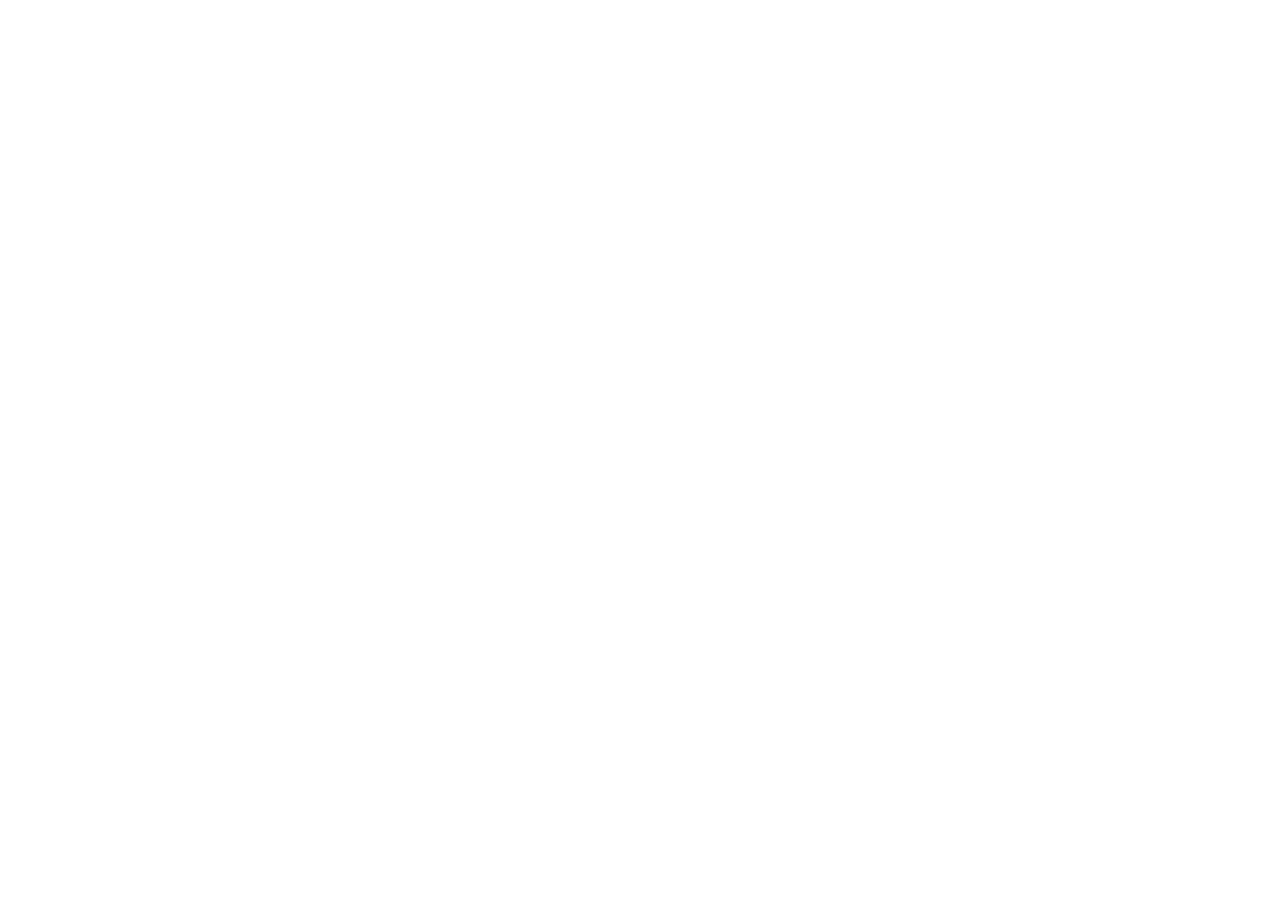
==== index.html @ fd1af701 "Setup" ====
<!DOCTYPE html>
<html lang="en">
<head>
    <meta charset="UTF-8">
    <meta name="viewport" content="width=device-width, initial-scale=1.0">
    <title>Manual Limba Romana</title>

    <!-- Favicon -->
    <link rel="apple-touch-icon" sizes="76x76" href="assets/favicon/apple-touch-icon.png">
    <link rel="icon" type="image/png" sizes="32x32" href="assets/favicon/favicon-32x32.png">
    <link rel="icon" type="image/png" sizes="16x16" href="assets/favicon/favicon-16x16.png">
    <link rel="manifest" href="assets/favicon/site.webmanifest">
    <link rel="mask-icon" href="assets/favicon/safari-pinned-tab.svg" color="#603cba">
    <link rel="shortcut icon" href="assets/favicon/favicon.ico">
    <meta name="msapplication-TileColor" content="#ffc40d">
    <meta name="msapplication-config" content="assets/favicon/browserconfig.xml">
    <meta name="theme-color" content="#ffffff">

    <!-- CSS -->
    <link rel="stylesheet" href="assets/css/bootstrap.min.css">
    <link rel="stylesheet" href="assets/css/custom/fonts.css">
</head>
<body>
    <div class="container p-2">
        <div class="row">
            <div class="col-6">
            </div>
            <div class="col-6">
            </div>
        </div>
    </div>
    <script src="assets/js/bootstrap.min.js"></script>
</body>
</html>
---- assets/css/custom/fonts.css ----
/* Fonts */

@font-face {
    font-family: AmericanTypewriter;
    src: url(../../fonts/AmericanTypewriter/AmericanTypewriter.ttc);
}

@font-face {
    font-family: FireSans-Condensed;
    src: url(../../fonts/FireSans/FiraSansCondensed-Regular.ttf);
}

@font-face {
    font-family: IBMPlexSerif;
    src: url(../../fonts/IBMPlexSans/IBMPlexSerif-Regular.ttf);
}

@font-face {
    font-family: IBMPlexSerif-Italic;
    src: url(../../fonts/IBMPlexSans/IBMPlexSerif-Italic.ttf);
}

@font-face {
    font-family: IBMPlexSerif-Light;
    src: url(../../fonts/IBMPlexSans/IBMPlexSerif-Light.ttf);
}

@font-face {
    font-family: IBMPlexSerif-Bold;
    src: url(../../fonts/IBMPlexSans/IBMPlexSerif-Bold.ttf);
}

@font-face {
    font-family: IBMPlexSans;
    src: url(../../fonts/IBMPlexSans/IBMPlexSans-Regular.otf);
}

@font-face {
    font-family: IBMPlexSans-Italic;
    src: url(../../fonts/IBMPlexSans/IBMPlexSans-Italic.otf);
}

@font-face {
    font-family: IBMPlexSans-Medium;
    src: url(../../fonts/IBMPlexSans/IBMPlexSans-Medium.ttf);
}

@font-face {
    font-family: IBMPlexSans-Semibold;
    src: url(../../fonts/IBMPlexSans/IBMPlexSans-SemiBold.ttf);
}

@font-face {
    font-family: IBMPlexSans-Bold;
    src: url(../../fonts/IBMPlexSans/IBMPlexSans-Bold.ttf);
}

@font-face {
    font-family: IBMPlexSans-BoldItalic;
    src: url(../../fonts/IBMPlexSans/IBMPlexSans-BoldItalic.ttf);
}

@font-face {
    font-family: MinionPro;
    src: url(../../fonts/MinionPro/MinionPro-Regular.otf);
}

@font-face {
    font-family: Roboto-Slab;
    src: url(../../fonts/Roboto/RobotoSlab-Regular.ttf);
}

@font-face {
    font-family: Roboto-Condensed;
    src: url(../../fonts/Roboto/RobotoCondensed-Regular.ttf);
}

@font-face {
    font-family: Webdings;
    src: url(../../fonts/Webdings/Webdings.ttf);
}

@font-face {
    font-family: Wingdings;
    src: url(../../fonts/Wingdings/Wingdings.ttf);
}

.font-AmericanTypewriter{
    font-family: "AmericanTypewriter", serif;
}

.font-FireSans-Condensed{
    font-family: "FireSans-Condensed", sans-serif;
}

.font-IBMPlexSerif{
    font-family: "IBMPlexSerif", serif;
}

.font-IBMPlexSerif-Italic{
    font-family: "IBMPlexSerif-Italic", serif;
}

.font-IBMPlexSerif-Light{
    font-family: "IBMPlexSerif-Light", serif;
}

.font-IBMPlexSerif-Bold{
    font-family: "IBMPlexSerif-Bold", serif;
}

.font-IBMPlexSans{
    font-family: "IBMPlexSans", serif;
}

.font-IBMPlexSans-Italic{
    font-family: "IBMPlexSans-Italic", serif;
}

.font-IBMPlexSans-Medium{
    font-family: "IBMPlexSans-Medium", serif;
}

.font-IBMPlexSans-Semibold{
    font-family: "IBMPlexSans-Semibold", serif;
}

.font-IBMPlexSans-Bold{
    font-family: "IBMPlexSans-Bold", serif;
}

.font-IBMPlexSans-BoldItalic{
    font-family: "IBMPlexSans-BoldItalic", serif;
}

.font-MinionPro{
    font-family: "MinionPro", serif;
}

.font-Roboto-Slab{
    font-family: "Roboto-Slab", sans-serif;
}

.font-Roboto-Condensed{
    font-family: "Roboto-Condensed", sans-serif;
}

.font-Webdings{
    font-family: "Webdings";
}

.font-Wingdings{
    font-family: "Wingdings";
}
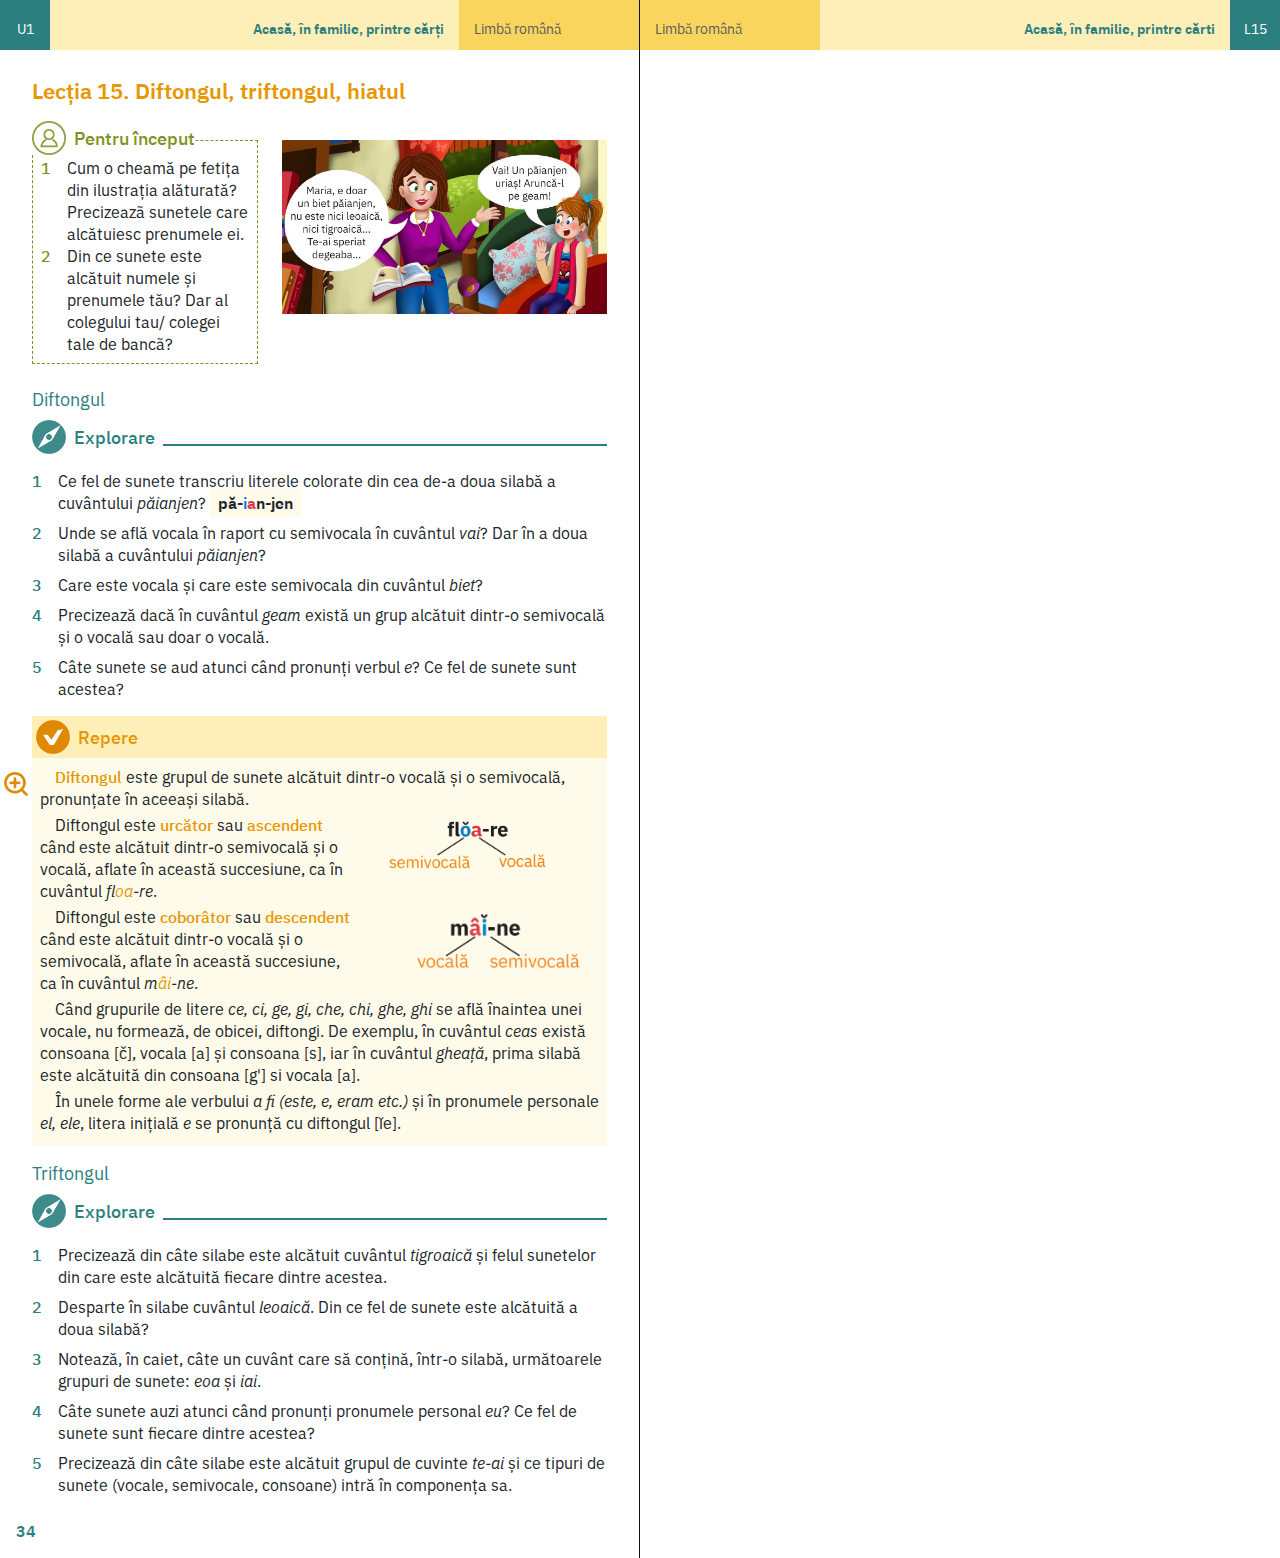
==== commit 2906c3a1: "Pagina 34" ====
--- a/index.html
+++ b/index.html
@@ -19,13 +19,199 @@
     <!-- CSS -->
     <link rel="stylesheet" href="assets/css/bootstrap.min.css">
     <link rel="stylesheet" href="assets/css/custom/fonts.css">
+    <link rel="stylesheet" href="assets/css/custom/colors.css">
+    <link rel="stylesheet" href="assets/css/custom/style.css">
+    <link rel="stylesheet" href="assets/css/custom/specials.css">
 </head>
 <body>
-    <div class="container p-2">
+    <div class="container-fluid">
         <div class="row">
-            <div class="col-6">
+            <div class="col-xl-6 col-lg-12 p-0 page page-separator">
+
+                <!-- Inceput Antet -->
+                <div class="antet d-flex align-items-end">
+                    <div class="unit-id text-white bg-green sm-font">U1</div>
+                    <div class="unit-name text-green font-IBMPlexSans-Semibold bg-wheat sm-font">Acasă, în familie, printre cărți</div>
+                    <div class="materie bg-yellow sm-font opacity-75">Limbă română</div>
+                </div>
+                <!-- Sfarsit Antet-->
+
+                <div class="page-container py-4">
+                    <!-- Lecția 15 -->
+                    <h1 class="page-title lg-font text-orange font-IBMPlexSans-Semibold">Lecția 15. Diftongul, triftongul, hiatul</h1>
+
+                    <!-- Inceput Sectiune: Pentru început ... -->
+                    <div class="row mt-4">
+                        <div class="col-lg-5 col-md-12">
+                            <div class="box-pentru-inceput p-2 mt-2 mb-2">
+                                <div class="box-top d-flex align-items-end mb-1 bg-white">
+                                    <img src="assets/icons/user.png" alt="Icon"  width="34" height="34" class="me-2">
+                                    <h2 class="md-font text-light-green font-IBMPlexSans-Medium mb-1">Pentru început</h2>
+                                </div>
+                                <div class="box-content pt-2">
+                                    <div class="content d-flex">
+                                        <div class="counter text-light-green font-IBMPlexSans-Medium me-3">1</div>
+                                        <div class="text">
+                                            Cum o cheamă pe fetița din ilustrația alăturată? Precizeazã sunetele care alcătuiesc <span class="nowrap">prenumele ei.</span>
+                                        </div>
+                                    </div>
+                                    <div class="content d-flex">
+                                        <div class="counter text-light-green font-IBMPlexSans-Medium me-3">2</div>
+                                        <div class="text">
+                                            Din ce sunete este alcătuit numele și prenumele tău? Dar al colegului tau/ colegei tale de bancã?
+                                        </div>
+                                    </div>
+                                </div>
+                            </div>
+                        </div>
+                        <div class="col-lg-7 col-md-12 mt-2">
+                            <img src="assets/images/p34_01_pentru-inceput.jpg" alt="Imagine" width="100%">
+                        </div>
+                    </div>
+                    <!-- Sfarsit Sectiune: Pentru început ... -->
+
+                    <!-- Inceput Sectiune: Diftongul -->
+                    <div class="row diftong-custom-mt mt-3">
+                        <div class="col-12">
+                            <h3 class="md-font text-green mb-2">Diftongul</h3>
+                            <div class="exercises-top-layout d-flex align-items-end mb-3">
+                                <img src="assets/icons/compass.png" alt="Icon"  width="34" height="34" class="me-2">
+                                <h2 class="md-font text-green font-IBMPlexSans-Medium mb-1 me-2">Explorare</h2>
+                                <div class="line mb-2"></div>
+                            </div>
+                            <div class="exercises-content">
+                                <div class="content d-flex">
+                                    <div class="counter text-green font-IBMPlexSans-Medium me-3">1</div>
+                                    <div class="text">
+                                        Ce fel de sunete transcriu literele colorate din cea de-a doua silabă a cuvântului <i class="font-IBMPlexSans-Italic">păianjen</i>? <span class="font-IBMPlexSans-Semibold bg-light-wheat p-1 pe-2 ps-2 nowrap">pă-<span class="text-primary">i</span><span class="text-danger">a</span>n-jen</span>
+                                    </div>
+                                </div>
+                                <div class="content d-flex mt-2">
+                                    <div class="counter text-green font-IBMPlexSans-Medium me-3">2</div>
+                                    <div class="text">
+                                        Unde se află vocala în raport cu semivocala în cuvântul <i class="font-IBMPlexSans-Italic">vai</i>? Dar în a doua silabă a cuvântului <i class="font-IBMPlexSans-Italic">păianjen</i>?
+                                    </div>
+                                </div>
+                                <div class="content d-flex mt-2">
+                                    <div class="counter text-green font-IBMPlexSans-Medium me-3">3</div>
+                                    <div class="text">
+                                        Care este vocala și care este semivocala din cuvântul <i class="font-IBMPlexSans-Italic">biet</i>?
+                                    </div>
+                                </div>
+                                <div class="content d-flex mt-2">
+                                    <div class="counter text-green font-IBMPlexSans-Medium me-3">4</div>
+                                    <div class="text">
+                                        Precizează dacă în cuvântul <i class="font-IBMPlexSans-Italic">geam</i> există un grup alcătuit dintr-o semivocală și o vocală sau doar o vocală.
+                                    </div>
+                                </div>
+                                <div class="content d-flex mt-2">
+                                    <div class="counter text-green font-IBMPlexSans-Medium me-3">5</div>
+                                    <div class="text">
+                                        Câte sunete se aud atunci când pronunți verbul <i class="font-IBMPlexSans-Italic">e</i>? Ce fel de sunete sunt acestea?
+                                    </div>
+                                </div>
+                            </div>
+                        </div>
+                    </div>
+                    <!-- Sfarsit Sectiune: Diftongul -->
+
+                    <!-- Inceput Sectiune: Repere -->
+                    <div class="row mt-3">
+                        <div class="col-12">
+                            <div class="d-flex info-top-layout align-items-end bg-wheat p-1">
+                                <img src="assets/icons/check.png" alt="Icon" width="34" height="34" class="me-2">
+                                <h2 class="md-font text-orange font-IBMPlexSans-Medium mb-1 me-2">Repere</h2>
+                            </div>
+                            <div class="info-content p-2 bg-light-wheat position-relative">
+                                <img src="assets/icons/explore.png" alt="Icon" class="me-2 position-absolute mobile-hide" width="24" height="24" style="top: 14px; left: -28px;">
+                                <p class="indent mb-1"><span class="text-orange font-IBMPlexSans-Medium">Diftongul</span> este grupul de sunete alcătuit dintr-o vocală și o semivocală, pronunțate în aceeași silabă.</p>
+                                <div class="row">
+                                    <div class="col-lg-7 col-md-8">
+                                        <p class="indent mb-1">Diftongul este <span class="font-IBMPlexSans-Medium text-orange">urcător</span> sau <span class="font-IBMPlexSans-Medium text-orange">ascendent</span> când este alcătuit dintr-o semivocală și o vocală, aflate în această succesiune, <span class="nowrap">ca în</span> cuvântul <i class="nowrap font-IBMPlexSans-Italic">fl<span class="text-orange">oa</span>-re</i>.</p>
+                                    </div>
+                                    <div class="col-lg-5 col-md-4 mb-1">
+                                        <img src="assets/images/p34_floare.png" alt="Icon" width="185" height="59">
+                                    </div>
+                                </div>
+                                <div class="row">
+                                    <div class="col-lg-7 col-md-8">
+                                        <p class="indent mb-1">Diftongul este <span class="font-IBMPlexSans-Medium text-orange">coborâtor</span> sau <span class="font-IBMPlexSans-Medium text-orange">descendent</span> când este alcătuit dintr-o vocală și o semivocală, aflate în această succesiune, ca
+                                        în cuvântul <i class="nowrap font-IBMPlexSans-Italic">m<span class="text-orange">âi</span>-ne</i>.</p>
+                                    </div>
+                                    <div class="col-lg-5 col-md-4 d-flex justify-content-end mb-1">
+                                        <img src="assets/images/p34_maine.png" alt="Icon" width="185" height="70" class="me-2">
+                                    </div>
+                                </div>
+                                <p class="mb-1 indent">Când grupurile de litere <i class="font-IBMPlexSans-Italic">ce, ci, ge, gi, che, chi, ghe, ghi</i> se află înaintea unei vocale, nu formează, de obicei, diftongi. De exemplu, în cuvântul <i class="font-IBMPlexSans-Italic">ceas</i> există consoana [č], vocala [a] și consoana [s], iar în cuvântul <i class="font-IBMPlexSans-Italic">gheață</i>, prima silabă este alcătuită din consoana [g'] si vocala [a].</p>
+                                <p class="mb-1 indent">În unele forme ale verbului <i class="font-IBMPlexSans-Italic">a fi (este, e, eram etc.)</i> și în pronumele personale <i class="font-IBMPlexSans-Italic">el, ele</i>, litera inițială <i class="font-IBMPlexSans-Italic">e</i> se pronunță cu diftongul [ǐe].</p>
+                            </div>
+                        </div>
+                    </div>
+                    <!-- Sfarsit Sectiune: Repere -->
+
+                    <!-- Inceput Sectiune: Triftongul -->
+                    <div class="row mt-3">
+                        <div class="col-12">
+                            <h3 class="md-font text-green mb-2">Triftongul</h3>
+                            <div class="exercises-top-layout d-flex align-items-end mb-3">
+                                <img src="assets/icons/compass.png" alt="Icon"  width="34" height="34" class="me-2">
+                                <h2 class="md-font text-green font-IBMPlexSans-Medium mb-1 me-2">Explorare</h2>
+                                <div class="line mb-2"></div>
+                            </div>
+                            <div class="exercises-content">
+                                <div class="content d-flex">
+                                    <div class="counter text-green font-IBMPlexSans-Medium me-3">1</div>
+                                    <div class="text">
+                                        Precizează din câte silabe este alcătuit cuvântul <i class="font-IBMPlexSans-Italic">tigroaică</i> și felul sunetelor din care este alcătuită fiecare dintre acestea.
+                                    </div>
+                                </div>
+                                <div class="content d-flex mt-2">
+                                    <div class="counter text-green font-IBMPlexSans-Medium me-3">2</div>
+                                    <div class="text">
+                                        Desparte în silabe cuvântul <i class="font-IBMPlexSans-Italic">leoaică</i>. Din ce fel de sunete este alcătuită a doua silabă?
+                                    </div>
+                                </div>
+                                <div class="content d-flex mt-2">
+                                    <div class="counter text-green font-IBMPlexSans-Medium me-3">3</div>
+                                    <div class="text">
+                                        Notează, în caiet, câte un cuvânt care să conțină, într-o silabă, următoarele grupuri de sunete: <i class="font-IBMPlexSans-Italic">eoa</i> și <i class="font-IBMPlexSans-Italic">iai</i>.
+                                    </div>
+                                </div>
+                                <div class="content d-flex mt-2">
+                                    <div class="counter text-green font-IBMPlexSans-Medium me-3">4</div>
+                                    <div class="text">
+                                        Câte sunete auzi atunci când pronunți pronumele personal <i class="font-IBMPlexSans-Italic">eu</i>? Ce fel de sunete sunt fiecare dintre acestea?
+                                    </div>
+                                </div>
+                                <div class="content d-flex mt-2">
+                                    <div class="counter text-green font-IBMPlexSans-Medium me-3">5</div>
+                                    <div class="text">
+                                        Precizează din câte silabe este alcătuit grupul de cuvinte <i class="font-IBMPlexSans-Italic">te-ai</i> și ce tipuri de sunete (vocale, semivocale, consoane) intră în componența sa.
+                                    </div>
+                                </div>
+                            </div>
+                        </div>
+                    </div>
+                    <!-- Sfarsit Sectiune: Triftongul -->
+                </div>
+                
+                <!-- Start Pagina -->
+                <div class="paginare">
+                    <p class="text-green ms-3 font-IBMPlexSans-Semibold">34</p>
+                </div>
+                <!-- Sfarsit Pagina -->
+
             </div>
-            <div class="col-6">
+            <div class="col-xl-6 col-lg-12 p-0 page">
+
+                <!-- Inceput Antet -->
+                <div class="antet d-flex align-items-end">
+                    <div class="materie bg-yellow sm-font opacity-75">Limbă română</div>
+                    <div class="unit-name text-green font-IBMPlexSans-Semibold bg-wheat sm-font">Acasă, în familie, printre cărti</div>
+                    <div class="unit-id text-white bg-green sm-font">L15</div>
+                </div>
+                <!-- Sfarsit Antet-->
+
             </div>
         </div>
     </div>
--- a/assets/css/custom/fonts.css
+++ b/assets/css/custom/fonts.css
@@ -1,3 +1,14 @@
+:root{
+    --sm-font-size: 14px;
+    --sm-line-height: 18px;
+    --regular-font-size: 16px;
+    --regular-line-height: 22px;
+    --md-font-size: 18px;
+    --md-line-height: 24px;
+    --lg-font-size: 22px;
+    --lg-line-height: 34px;
+}
+
 /* Fonts */
 
 @font-face {
@@ -151,4 +162,27 @@
 
 .font-Wingdings{
     font-family: "Wingdings";
-}+}
+
+/* Sizes */
+
+.sm-font{
+    font-size: var(--sm-font-size);
+    line-height: var(--sm-line-height);
+}
+
+.regular-font{
+    font-size: var(--regular-font-size);
+    line-height: var(--regular-line-height);
+}
+
+.md-font{
+    font-size: var(--md-font-size);
+    line-height: var(--md-line-height);
+}
+
+.lg-font{
+    font-size: var(--lg-font-size);
+    line-height: var(--lg-line-height);
+}
+
--- a/assets/css/custom/colors.css
+++ b/assets/css/custom/colors.css
@@ -0,0 +1,101 @@
+:root{
+    --black-color: #000000;
+    --white-color: #FFFFFF;
+    --green-color: #2C7F7F;
+    --light-green-color: #7D9321;
+    --wheat-color: #feefb8;
+    --light-wheat-color: #FEFBEA;
+    --yellow-color: #F8C828;
+    --orange-color: #E79700;
+    --pink-color: #C0455C;
+    --light-pink-color: #EBD0D0;
+    --lighter-pink-color: #F5E5E4;
+}
+
+.bg-black{
+    background-color: var(--black-color);
+}
+
+.bg-white{
+    background-color: var(--white-color);
+}
+
+.bg-green{
+    background-color: var(--green-color);
+}
+
+.bg-light-green{
+    background-color: var(--light-green-color);
+}
+
+.bg-wheat{
+    background-color: var(--wheat-color);
+}
+
+.bg-light-wheat{
+    background-color: var(--light-wheat-color);
+}
+
+.bg-yellow{
+    background-color: var(--yellow-color);
+}
+
+.bg-orange{
+    background-color: var(--orange-color);
+}
+
+.bg-pink{
+    background-color: var(--pink-color);
+}
+
+.bg-light-pink{
+    background-color: var(--light-pink-color);
+}
+
+.bg-lighter-pink{
+    background-color: var(--lighter-pink-color);
+}
+
+.text-black{
+    color: var(--black-color);
+}
+
+.text-white{
+    color: var(--white-color);
+}
+
+.text-green{
+    color: var(--green-color);
+}
+
+.text-light-green{
+    color: var(--light-green-color);
+}
+
+.text-wheat{
+    color: var(--wheat-color);
+}
+
+.text-light-wheat{
+    color: var(--light-wheat-color);
+}
+
+.text-yellow{
+    color: var(--yellow-color);
+}
+
+.text-orange{
+    color: var(--orange-color);
+}
+
+.text-pink{
+    color: var(--pink-color);
+}
+
+.text-light-pink{
+    color: var(--light-pink-color);
+}
+
+.text-lighter-pink{
+    color: var(--lighter-pink-color);
+}--- a/assets/css/custom/style.css
+++ b/assets/css/custom/style.css
@@ -0,0 +1,72 @@
+/* General */
+
+body{
+    font-family: "IBMPlexSans", serif;
+    font-size: var(--regular-font-size);
+    line-height: var(--regular-line-height);
+}
+
+.opacity-75{
+    opacity: 75%;
+}
+
+.nowrap{
+    white-space: nowrap;
+}
+
+.indent{
+    text-indent: 15px;
+}
+
+/* Page */
+
+.page{
+    min-height: 100vh;
+}
+
+.page-container{
+    width: 90%;
+    margin: 0 auto;
+}
+
+.page-separator{
+    border-right: 1px solid #131313;
+}
+
+/* Antet */
+
+.antet > div{
+    padding: 12.5px 15px;
+    height: 50px;
+    display: flex;
+    align-items: flex-end;
+}
+
+.antet .unit-id{
+    min-width: 50px;
+    justify-content: center;
+}
+
+.antet .unit-name{
+    width: 100%;
+    justify-content: flex-end;
+}
+
+.antet .materie{
+    min-width: 180px;
+}
+
+/* Sectiune Exercitii */
+
+.exercises-top-layout .line{
+    width: 100%;
+    border: 1px solid var(--green-color);
+}
+
+/* RWD */
+
+@media screen and (max-width: 767px){
+    .mobile-hide{
+        display: none;
+    }
+}--- a/assets/css/custom/specials.css
+++ b/assets/css/custom/specials.css
@@ -0,0 +1,17 @@
+.box-pentru-inceput{
+    border: 1px dashed var(--light-green-color);    
+    position: relative;
+}
+
+.box-pentru-inceput .box-top{
+    position: absolute;
+    top: -20px;
+    left: -1px;
+}
+
+@media screen and (min-width: 1650px),
+       screen and (min-width: 992px) and (max-width: 1199px) {
+    .diftong-custom-mt {
+        margin-top: -20px !important;
+    }
+}
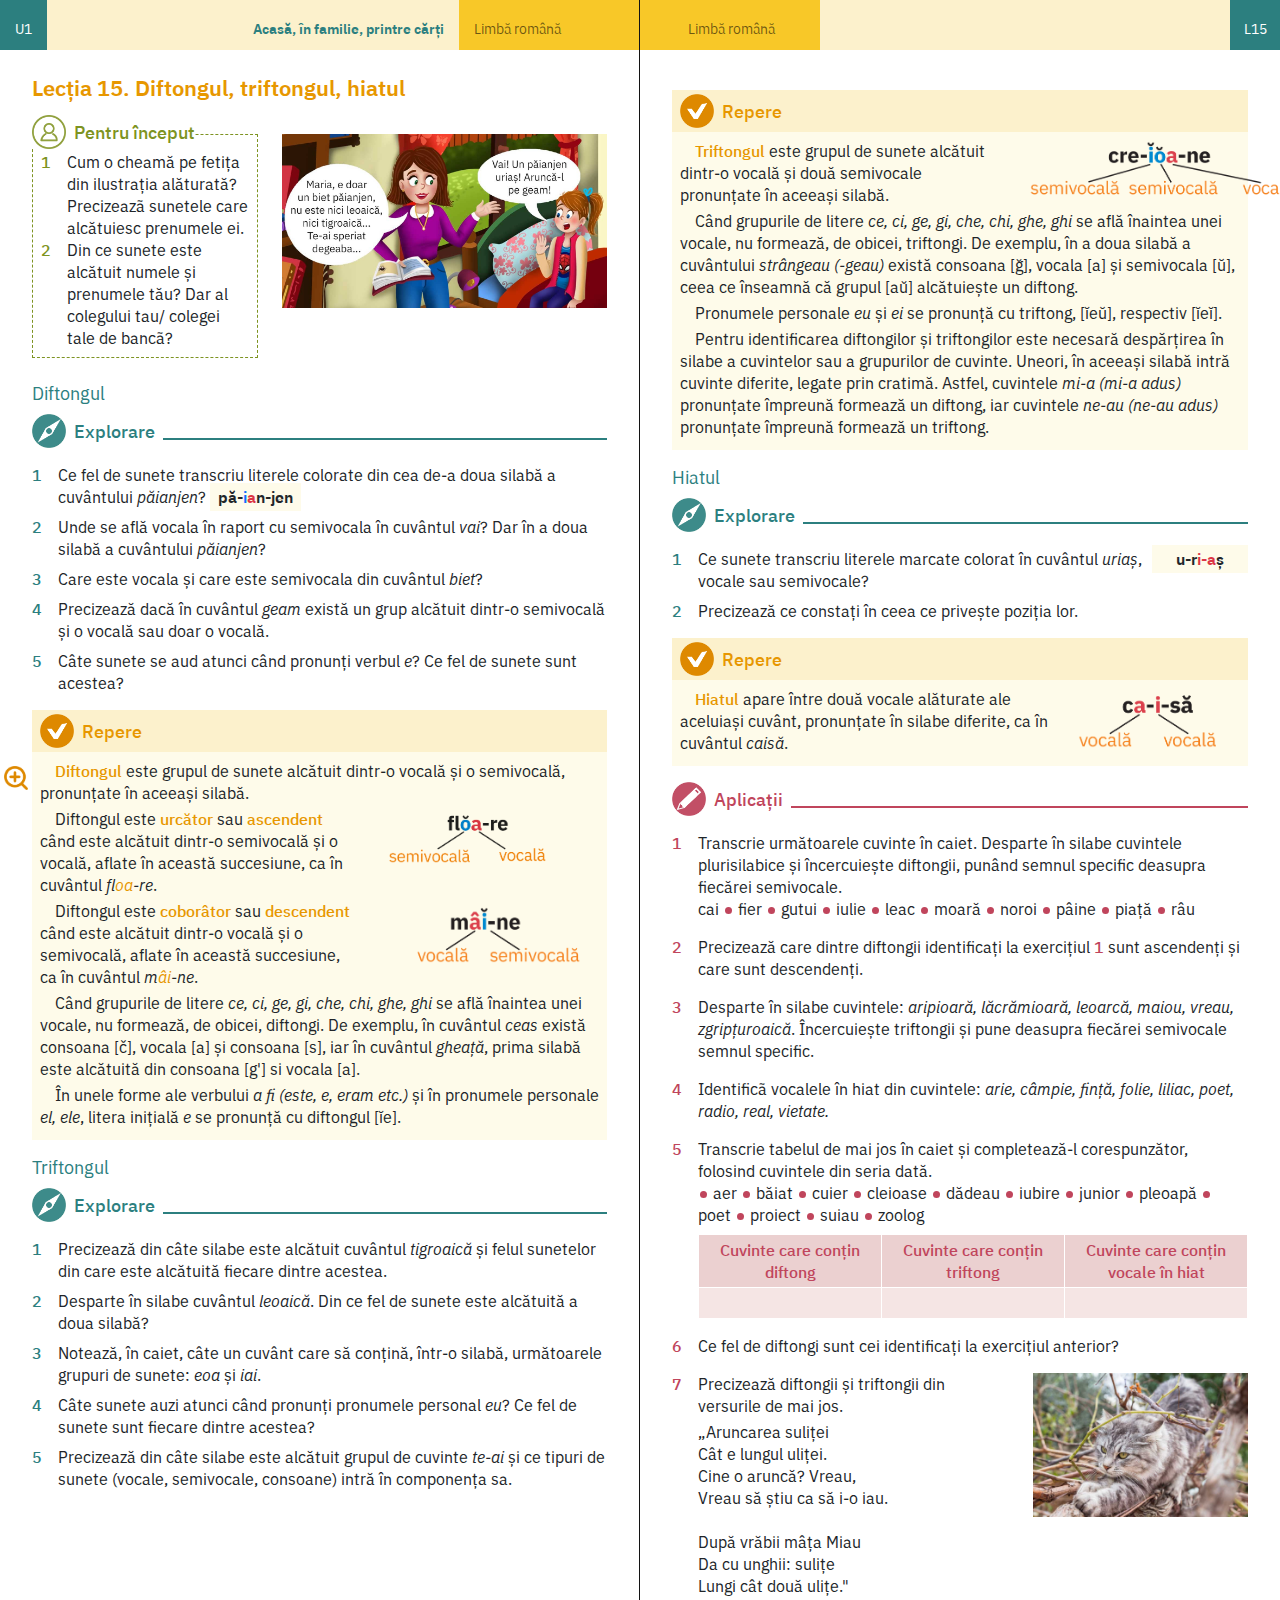
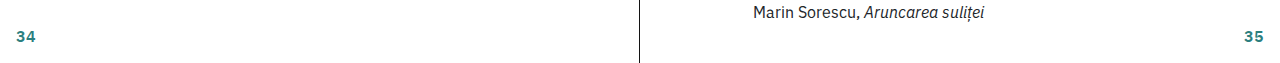
==== commit bbbf51b4: "Pagina 35 + Modificari pe RWD" ====
--- a/index.html
+++ b/index.html
@@ -26,13 +26,13 @@
 <body>
     <div class="container-fluid">
         <div class="row">
-            <div class="col-xl-6 col-lg-12 p-0 page page-separator">
+            <div class="col-xl-6 col-lg-12 p-0 page page-separator position-relative">
 
                 <!-- Inceput Antet -->
                 <div class="antet d-flex align-items-end">
                     <div class="unit-id text-white bg-green sm-font">U1</div>
                     <div class="unit-name text-green font-IBMPlexSans-Semibold bg-wheat sm-font">Acasă, în familie, printre cărți</div>
-                    <div class="materie bg-yellow sm-font opacity-75">Limbă română</div>
+                    <div class="materie bg-yellow sm-font text-black-opacity opacity-75">Limbă română</div>
                 </div>
                 <!-- Sfarsit Antet-->
 
@@ -118,7 +118,7 @@
                     <!-- Inceput Sectiune: Repere -->
                     <div class="row mt-3">
                         <div class="col-12">
-                            <div class="d-flex info-top-layout align-items-end bg-wheat p-1">
+                            <div class="d-flex info-top-layout align-items-end bg-wheat p-1 ps-2">
                                 <img src="assets/icons/check.png" alt="Icon" width="34" height="34" class="me-2">
                                 <h2 class="md-font text-orange font-IBMPlexSans-Medium mb-1 me-2">Repere</h2>
                             </div>
@@ -130,7 +130,7 @@
                                         <p class="indent mb-1">Diftongul este <span class="font-IBMPlexSans-Medium text-orange">urcător</span> sau <span class="font-IBMPlexSans-Medium text-orange">ascendent</span> când este alcătuit dintr-o semivocală și o vocală, aflate în această succesiune, <span class="nowrap">ca în</span> cuvântul <i class="nowrap font-IBMPlexSans-Italic">fl<span class="text-orange">oa</span>-re</i>.</p>
                                     </div>
                                     <div class="col-lg-5 col-md-4 mb-1">
-                                        <img src="assets/images/p34_floare.png" alt="Icon" width="185" height="59">
+                                        <img src="assets/images/p34_floare.png" alt="Imagine" width="185" height="59">
                                     </div>
                                 </div>
                                 <div class="row">
@@ -139,11 +139,11 @@
                                         în cuvântul <i class="nowrap font-IBMPlexSans-Italic">m<span class="text-orange">âi</span>-ne</i>.</p>
                                     </div>
                                     <div class="col-lg-5 col-md-4 d-flex justify-content-end mb-1">
-                                        <img src="assets/images/p34_maine.png" alt="Icon" width="185" height="70" class="me-2">
+                                        <img src="assets/images/p34_maine.png" alt="Imagine" width="185" height="70" class="me-2">
                                     </div>
                                 </div>
                                 <p class="mb-1 indent">Când grupurile de litere <i class="font-IBMPlexSans-Italic">ce, ci, ge, gi, che, chi, ghe, ghi</i> se află înaintea unei vocale, nu formează, de obicei, diftongi. De exemplu, în cuvântul <i class="font-IBMPlexSans-Italic">ceas</i> există consoana [č], vocala [a] și consoana [s], iar în cuvântul <i class="font-IBMPlexSans-Italic">gheață</i>, prima silabă este alcătuită din consoana [g'] si vocala [a].</p>
-                                <p class="mb-1 indent">În unele forme ale verbului <i class="font-IBMPlexSans-Italic">a fi (este, e, eram etc.)</i> și în pronumele personale <i class="font-IBMPlexSans-Italic">el, ele</i>, litera inițială <i class="font-IBMPlexSans-Italic">e</i> se pronunță cu diftongul [ǐe].</p>
+                                <p class="mb-1 indent">În unele forme ale verbului <i class="font-IBMPlexSans-Italic">a fi (este, e, eram etc.)</i> și în pronumele personale <i class="font-IBMPlexSans-Italic">el, ele</i>, litera inițială <i class="font-IBMPlexSans-Italic">e</i> se pronunță cu diftongul [ĭe].</p>
                             </div>
                         </div>
                     </div>
@@ -196,21 +196,197 @@
                 </div>
                 
                 <!-- Start Pagina -->
-                <div class="paginare">
+                <div class="paginare position-absolute bottom-0">
                     <p class="text-green ms-3 font-IBMPlexSans-Semibold">34</p>
                 </div>
                 <!-- Sfarsit Pagina -->
 
             </div>
-            <div class="col-xl-6 col-lg-12 p-0 page">
+            <div class="col-xl-6 col-lg-12 p-0 page page-right position-relative">
 
                 <!-- Inceput Antet -->
                 <div class="antet d-flex align-items-end">
-                    <div class="materie bg-yellow sm-font opacity-75">Limbă română</div>
-                    <div class="unit-name text-green font-IBMPlexSans-Semibold bg-wheat sm-font">Acasă, în familie, printre cărti</div>
+                    <div class="materie bg-yellow sm-font opacity-75 text-black-opacity ps-5">Limbă română</div>
+                    <div class="unit-name bg-wheat"></div>
                     <div class="unit-id text-white bg-green sm-font">L15</div>
                 </div>
                 <!-- Sfarsit Antet-->
+
+                <div class="page-container py-4">
+
+                    <!-- Inceput Sectiune: Repere -->
+                    <div class="row mt-3">
+                        <div class="col-12">
+                            <div class="d-flex info-top-layout align-items-end bg-wheat p-1 ps-2">
+                                <img src="assets/icons/check.png" alt="Icon" width="34" height="34" class="me-2">
+                                <h2 class="md-font text-orange font-IBMPlexSans-Medium mb-1 me-2">Repere</h2>
+                            </div>
+                            <div class="info-content p-2 bg-light-wheat position-relative">
+                                <div class="row">
+                                    <div class="col-lg-7 col-md-8 d-flex align-items-end">
+                                        <p class="indent mb-1"><span class="text-orange font-IBMPlexSans-Medium">Triftongul</span> este grupul de sunete alcătuit dintr-o vocală și două semivocale pronunțate în aceeași silabă.</p>
+                                    </div>
+                                    <div class="col-lg-5 col-md-4 mb-1">
+                                        <img src="assets/images/p35_creioane.png" alt="Imagine" width="280" height="59">
+                                    </div>
+                                </div>
+                                <p class="mb-1 indent">Când grupurile de litere <i class="font-IBMPlexSans-Italic">ce, ci, ge, gi, che, chi, ghe, ghi</i> se află înaintea unei vocale, nu formează, de obicei, triftongi. De exemplu, în a doua silabă a cuvântului <i class="font-IBMPlexSans-Italic">strângeau (-geau)</i>  există consoana [ǧ], vocala [a] și semivocala [ŭ], ceea ce înseamnă că grupul [aǔ] alcătuiește un diftong.</p>
+                                <p class="mb-1 indent">Pronumele personale <i class="font-IBMPlexSans-Italic">eu</i> și <i class="font-IBMPlexSans-Italic">ei</i> se pronunță cu triftong, [ĭeŭ], respectiv [ĭeĭ].</p>
+                                <p class="mb-1 indent">Pentru identificarea diftongilor și triftongilor este necesară despărțirea în silabe a cuvintelor sau a grupurilor de cuvinte. Uneori, în aceeași silabă intră cuvinte diferite, legate prin cratimă. Astfel, cuvintele <i class="font-IBMPlexSans-Italic">mi-a (mi-a adus)</i> pronunțate împreună formează un diftong, iar cuvintele <i class="font-IBMPlexSans-Italic">ne-au (ne-au adus)</i> pronunțate împreună formează un triftong.</p>
+                            </div>
+                        </div>
+                    </div>
+                    <!-- Sfarsit Sectiune: Repere -->
+
+                    <!-- Inceput Sectiune: Hiatul -->
+                    <div class="row mt-3">
+                        <div class="col-12">
+                            <h3 class="md-font text-green mb-2">Hiatul</h3>
+                            <div class="exercises-top-layout d-flex align-items-end mb-3">
+                                <img src="assets/icons/compass.png" alt="Icon"  width="34" height="34" class="me-2">
+                                <h2 class="md-font text-green font-IBMPlexSans-Medium mb-1 me-2">Explorare</h2>
+                                <div class="line mb-2"></div>
+                            </div>
+                            <div class="exercises-content">
+                                <div class="content d-flex">
+                                    <div class="counter text-green font-IBMPlexSans-Medium me-3">1</div>
+                                    <div class="text d-flex justify-content-between mobile-sm-column w-100">
+                                        <div class="me-2">
+                                            Ce sunete transcriu literele marcate colorat în cuvântul <i class="font-IBMPlexSans-Italic">uriaș</i>, vocale sau semivocale?
+                                        </div>
+                                        <div>
+                                            <span class="font-IBMPlexSans-Semibold bg-light-wheat p-1 pe-4 ps-4 nowrap">u-r<span class="text-danger">i-</span><span class="text-danger">a</span>ș</span>
+                                        </div>
+                                    </div>
+                                </div>
+                                <div class="content d-flex mt-2">
+                                    <div class="counter text-green font-IBMPlexSans-Medium me-3">2</div>
+                                    <div class="text">
+                                        Precizează ce constați în ceea ce privește poziția lor.
+                                    </div>
+                                </div>
+                            </div>
+                        </div>
+                    </div>
+                    <!-- Sfarsit Sectiune: Hiatul -->
+
+                    <!-- Inceput Sectiune: Repere -->
+                    <div class="row mt-3">
+                        <div class="col-12">
+                            <div class="d-flex info-top-layout align-items-end bg-wheat p-1 ps-2">
+                                <img src="assets/icons/check.png" alt="Icon" width="34" height="34" class="me-2">
+                                <h2 class="md-font text-orange font-IBMPlexSans-Medium mb-1 me-2">Repere</h2>
+                            </div>
+                            <div class="info-content p-2 bg-light-wheat position-relative">
+                                <div class="row">
+                                    <div class="col-lg-12 d-flex sm-column">
+                                        <p class="indent mb-1"><span class="text-orange font-IBMPlexSans-Medium">Hiatul</span> apare între două vocale alăturate ale aceluiași cuvânt, pronunțate în silabe diferite, ca în cuvântul <i class="font-IBMPlexSans-Italic">caisă</i>.</p>
+                                        <span class="mobile-center-image">
+                                            <img src="assets/images/p35_caisa.png" alt="Imagine" width="165" height="68" class="me-2">
+                                        </span>
+                                    </div>
+                                </div>
+                            </div>
+                        </div>
+                    </div>
+                    <!-- Sfarsit Sectiune: Repere -->
+
+                    <!-- Inceput Sectiune: Aplicatii -->
+                    <div class="row mt-3">
+                        <div class="col-12">
+                            <div class="exercises-top-layout d-flex align-items-end mb-3">
+                                <img src="assets/icons/pen.png" alt="Icon"  width="34" height="34" class="me-2">
+                                <h2 class="md-font text-pink font-IBMPlexSans-Medium mb-1 me-2">Aplicații</h2>
+                                <div class="line mb-2 line-pink"></div>
+                            </div>
+                            <div class="exercises-content">
+                                <div class="content d-flex">
+                                    <div class="counter text-pink font-IBMPlexSans-Medium me-3">1</div>
+                                    <div class="text">
+                                        Transcrie următoarele cuvinte în caiet. Desparte în silabe cuvintele plurisilabice și încercuiește diftongii, punând semnul specific deasupra fiecărei semivocale. <br>
+                                        <div class="words">
+                                            cai <span class="bullet"></span> fier <span class="bullet"></span> gutui <span class="bullet"></span> iulie <span class="bullet"></span> leac <span class="bullet"></span> moară <span class="bullet"></span> noroi <span class="bullet"></span> pâine <span class="bullet"></span> piață <span class="bullet"></span> râu
+                                        </div>
+                                    </div>
+                                </div>
+                                <div class="content d-flex mt-3">
+                                    <div class="counter text-pink font-IBMPlexSans-Medium me-3">2</div>
+                                    <div class="text">
+                                        Precizează care dintre diftongii identificați la exercițiul <span class="font-IBMPlexSans-Medium text-pink">1</span> sunt ascendenți și care sunt descendenți.
+                                    </div>
+                                </div>
+                                <div class="content d-flex mt-3">
+                                    <div class="counter text-pink font-IBMPlexSans-Medium me-3">3</div>
+                                    <div class="text">
+                                        Desparte în silabe cuvintele: <i class="font-IBMPlexSans-Italic">aripioară, lăcrămioară, leoarcă, maiou, vreau, zgripțuroaică</i>. Încercuiește triftongii și pune deasupra fiecărei semivocale semnul specific.
+                                    </div>
+                                </div>
+                                <div class="content d-flex mt-3">
+                                    <div class="counter text-pink font-IBMPlexSans-Medium me-3">4</div>
+                                    <div class="text">
+                                        Identificã vocalele în hiat din cuvintele: <i class="font-IBMPlexSans-Italic">arie, câmpie, fință, folie, liliac, poet, radio, real, vietate.</i> 
+                                    </div>
+                                </div>
+                                <div class="content d-flex mt-3">
+                                    <div class="counter text-pink font-IBMPlexSans-Medium me-3">5</div>
+                                    <div class="text w-100">
+                                        Transcrie tabelul de mai jos în caiet și completează-l corespunzător, folosind cuvintele din seria dată. <br>
+                                        <div class="words">
+                                            <span class="bullet"></span> aer <span class="bullet"></span> băiat <span class="bullet"></span> cuier <span class="bullet"></span> cleioase <span class="bullet"></span> dădeau <span class="bullet"></span> iubire <span class="bullet"></span> junior <span class="bullet"></span> pleoapă <span class="bullet"></span> poet <span class="bullet"></span> proiect <span class="bullet"></span> suiau <span class="bullet"></span> zoolog
+                                        </div>
+                                        <table class="exercise-table mt-2" width="100%">
+                                            <tr>
+                                                <th class="text-pink bg-light-pink p-1 font-IBMPlexSans-Medium">Cuvinte care conțin diftong</th>
+                                                <th class="text-pink bg-light-pink p-1 font-IBMPlexSans-Medium">Cuvinte care conțin triftong</th>
+                                                <th class="text-pink bg-light-pink font-IBMPlexSans-Medium">Cuvinte care conțin vocale <span class="nowrap">în hiat</span></th>
+                                            </tr>
+                                            <tr>
+                                                <td class="text-pink bg-lighter-pink p-1">&nbsp;</td>
+                                                <td class="text-pink bg-lighter-pink p-1">&nbsp;</td>
+                                                <td class="text-pink bg-lighter-pink p-1">&nbsp;</td>
+                                            </tr>
+                                        </table>
+                                    </div>
+                                </div>
+                                <div class="content d-flex mt-3">
+                                    <div class="counter text-pink font-IBMPlexSans-Medium me-3">6</div>
+                                    <div class="text">
+                                        Ce fel de diftongi sunt cei identificați la exercițiul anterior?
+                                    </div>
+                                </div>
+                                <div class="content d-flex mt-3">
+                                    <div class="counter text-pink font-IBMPlexSans-Medium me-3">7</div>
+                                    <div class="text">
+                                        <div class="row">
+                                            <div class="col-lg-7">
+                                                <p class="mb-1">Precizează diftongii și triftongii din versurile de mai jos.</p>
+                                                <p class="mb-1">„Aruncarea suliței <br>
+                                                    Cât e lungul uliței. <br>
+                                                    Cine o aruncă? Vreau, <br>
+                                                    Vreau să știu ca să i-o iau. <br><br>
+                                                    După vrăbii mâța Miau <br>
+                                                    Da cu unghii: sulițe <br>
+                                                    Lungi cât două ulițe."</p>
+                                                <p style="text-indent: 55px;">Marin Sorescu, <i class="font-IBMPlexSans-Italic">Aruncarea suliței</i></p>
+                                            </div>
+                                            <div class="col-lg-5 mb-4">
+                                                <img src="assets/images/p35_pisica.jpg" alt="Imagine" width="100%">
+                                            </div>
+                                        </div>
+                                    </div>
+                                </div>
+                            </div>
+                        </div>
+                    </div>
+                    <!-- Sfarsit Sectiune: Aplicatii -->
+
+                </div>
+                
+                <!-- Start Pagina -->
+                <div class="paginare position-absolute bottom-0 end-0">
+                    <p class="text-green align-items-end me-3 font-IBMPlexSans-Semibold text-end">35</p>
+                </div>
+                <!-- Sfarsit Pagina -->
 
             </div>
         </div>
--- a/assets/css/custom/fonts.css
+++ b/assets/css/custom/fonts.css
@@ -6,7 +6,7 @@
     --md-font-size: 18px;
     --md-line-height: 24px;
     --lg-font-size: 22px;
-    --lg-line-height: 34px;
+    --lg-line-height: 28px;
 }
 
 /* Fonts */
--- a/assets/css/custom/colors.css
+++ b/assets/css/custom/colors.css
@@ -1,9 +1,10 @@
 :root{
     --black-color: #000000;
+    --black-opacity-color: #00000090;
     --white-color: #FFFFFF;
     --green-color: #2C7F7F;
     --light-green-color: #7D9321;
-    --wheat-color: #feefb8;
+    --wheat-color: #fcf1cc;
     --light-wheat-color: #FEFBEA;
     --yellow-color: #F8C828;
     --orange-color: #E79700;
@@ -60,6 +61,10 @@
     color: var(--black-color);
 }
 
+.text-black-opacity{
+    color: var(--black-opacity-color);
+}
+
 .text-white{
     color: var(--white-color);
 }
--- a/assets/css/custom/style.css
+++ b/assets/css/custom/style.css
@@ -4,10 +4,6 @@
     font-family: "IBMPlexSans", serif;
     font-size: var(--regular-font-size);
     line-height: var(--regular-line-height);
-}
-
-.opacity-75{
-    opacity: 75%;
 }
 
 .nowrap{
@@ -43,7 +39,7 @@
 }
 
 .antet .unit-id{
-    min-width: 50px;
+    width: 50px;
     justify-content: center;
 }
 
@@ -63,10 +59,75 @@
     border: 1px solid var(--green-color);
 }
 
+.line.line-pink{
+    border: 1px solid var(--pink-color);
+}
+
+span.bullet{
+    content: '';
+    display: inline-flex;
+    width: 7px;
+    height: 7px;
+    background-color: var(--pink-color);
+    border-radius: 50%;
+    margin: 2px;
+    margin-bottom: 1px;
+}
+
+.exercise-table{
+    border-collapse: collapse;
+}
+
+.exercise-table th,
+.exercise-table td{
+    width: 33%;
+    border: 1px solid #FFFFFF;
+    text-align: center;
+}
+
 /* RWD */
 
 @media screen and (max-width: 767px){
     .mobile-hide{
         display: none;
     }
-}+}
+
+@media screen and (max-width: 575px){
+    .sm-column{
+        flex-direction: column;
+    }
+
+    .exercise-table th,
+    .exercise-table td{
+        font-size: 12px;
+        line-height: 16px;
+    }
+
+    .antet{
+        flex-wrap: wrap;
+    }
+
+    .antet .materie{
+        width: calc(100% - 50px)
+    }
+
+    .antet .unit-name{
+        order: 3;
+        -ms-flex-order: 3;
+        width: 100vw;
+    }
+
+    .page-right .unit-name{
+        display: none;
+    }
+
+    .page-right .materie{
+        padding-left: 20px !important;
+    }
+}
+
+
+@media screen and (max-width: 385px){
+
+}
--- a/assets/css/custom/specials.css
+++ b/assets/css/custom/specials.css
@@ -15,3 +15,14 @@
         margin-top: -20px !important;
     }
 }
+
+@media screen and (max-width: 575px){
+    .mobile-sm-column{
+        flex-direction: column;
+    }
+
+    .mobile-sm-column div:nth-child(2){
+        margin-top: 5px;
+        margin-bottom: 10px;
+    }
+}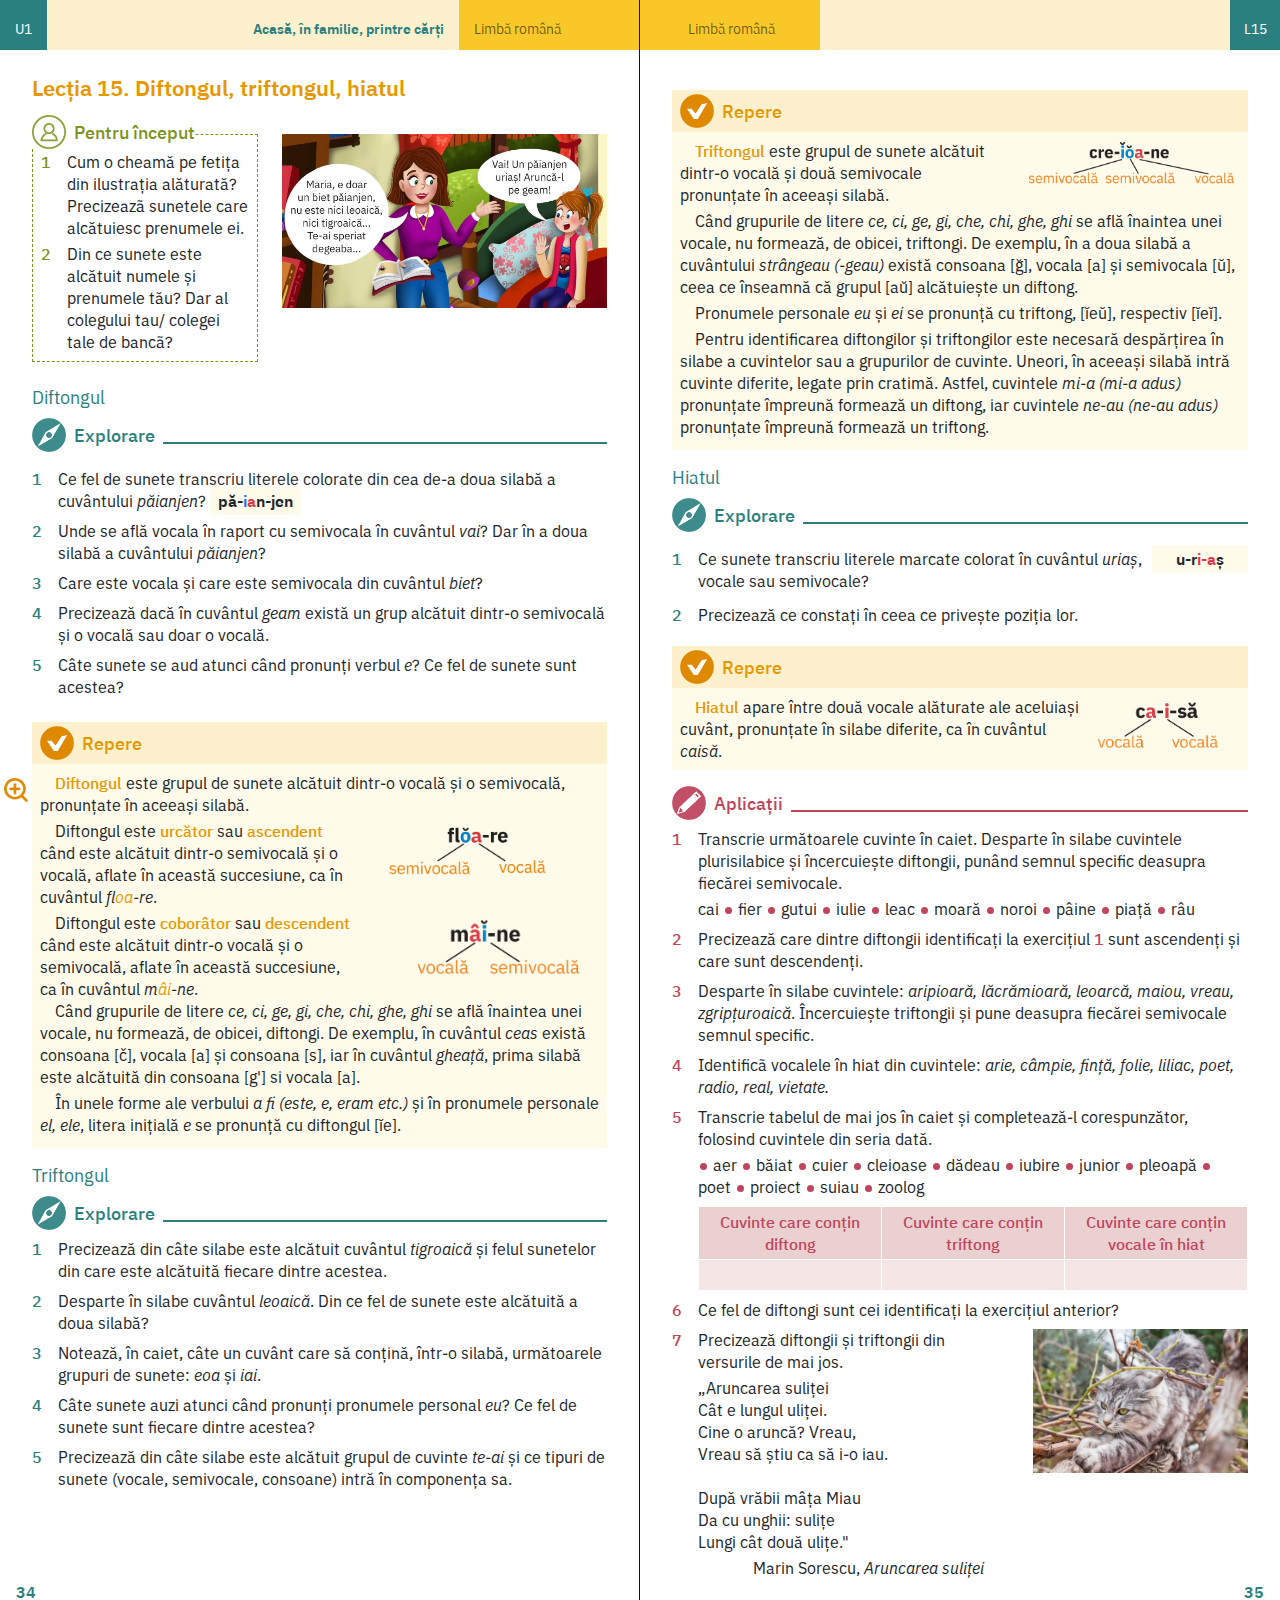
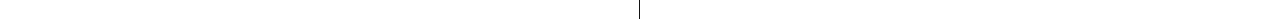
==== commit 63b4b66f: "Semantics, small layout changes etc" ====
--- a/index.html
+++ b/index.html
@@ -45,27 +45,27 @@
                         <div class="col-lg-5 col-md-12">
                             <div class="box-pentru-inceput p-2 mt-2 mb-2">
                                 <div class="box-top d-flex align-items-end mb-1 bg-white">
-                                    <img src="assets/icons/user.png" alt="Icon"  width="34" height="34" class="me-2">
+                                    <img src="assets/icons/student.png" alt="Inceput"  width="34" height="34" class="me-2">
                                     <h2 class="md-font text-light-green font-IBMPlexSans-Medium mb-1">Pentru început</h2>
                                 </div>
                                 <div class="box-content pt-2">
                                     <div class="content d-flex">
                                         <div class="counter text-light-green font-IBMPlexSans-Medium me-3">1</div>
-                                        <div class="text">
+                                        <p class="text mb-1">
                                             Cum o cheamă pe fetița din ilustrația alăturată? Precizeazã sunetele care alcătuiesc <span class="nowrap">prenumele ei.</span>
-                                        </div>
+                                        </p>
                                     </div>
                                     <div class="content d-flex">
                                         <div class="counter text-light-green font-IBMPlexSans-Medium me-3">2</div>
-                                        <div class="text">
+                                        <p class="text mb-0">
                                             Din ce sunete este alcătuit numele și prenumele tău? Dar al colegului tau/ colegei tale de bancã?
-                                        </div>
+                                        </p>
                                     </div>
                                 </div>
                             </div>
                         </div>
                         <div class="col-lg-7 col-md-12 mt-2">
-                            <img src="assets/images/p34_01_pentru-inceput.jpg" alt="Imagine" width="100%">
+                            <img src="assets/images/p34_pentru-inceput.jpg" alt="Maria, e doar un biet paianjen" width="100%">
                         </div>
                     </div>
                     <!-- Sfarsit Sectiune: Pentru început ... -->
@@ -75,40 +75,40 @@
                         <div class="col-12">
                             <h3 class="md-font text-green mb-2">Diftongul</h3>
                             <div class="exercises-top-layout d-flex align-items-end mb-3">
-                                <img src="assets/icons/compass.png" alt="Icon"  width="34" height="34" class="me-2">
+                                <img src="assets/icons/explore.png" alt="Explorare"  width="34" height="34" class="me-2">
                                 <h2 class="md-font text-green font-IBMPlexSans-Medium mb-1 me-2">Explorare</h2>
                                 <div class="line mb-2"></div>
                             </div>
                             <div class="exercises-content">
                                 <div class="content d-flex">
                                     <div class="counter text-green font-IBMPlexSans-Medium me-3">1</div>
-                                    <div class="text">
+                                    <p class="text mb-2">
                                         Ce fel de sunete transcriu literele colorate din cea de-a doua silabă a cuvântului <i class="font-IBMPlexSans-Italic">păianjen</i>? <span class="font-IBMPlexSans-Semibold bg-light-wheat p-1 pe-2 ps-2 nowrap">pă-<span class="text-primary">i</span><span class="text-danger">a</span>n-jen</span>
-                                    </div>
-                                </div>
-                                <div class="content d-flex mt-2">
+                                    </p>
+                                </div>
+                                <div class="content d-flex">
                                     <div class="counter text-green font-IBMPlexSans-Medium me-3">2</div>
-                                    <div class="text">
+                                    <p class="text mb-2">
                                         Unde se află vocala în raport cu semivocala în cuvântul <i class="font-IBMPlexSans-Italic">vai</i>? Dar în a doua silabă a cuvântului <i class="font-IBMPlexSans-Italic">păianjen</i>?
-                                    </div>
-                                </div>
-                                <div class="content d-flex mt-2">
+                                    </p>
+                                </div>
+                                <div class="content d-flex">
                                     <div class="counter text-green font-IBMPlexSans-Medium me-3">3</div>
-                                    <div class="text">
+                                    <p class="text mb-2">
                                         Care este vocala și care este semivocala din cuvântul <i class="font-IBMPlexSans-Italic">biet</i>?
-                                    </div>
-                                </div>
-                                <div class="content d-flex mt-2">
+                                    </p>
+                                </div>
+                                <div class="content d-flex">
                                     <div class="counter text-green font-IBMPlexSans-Medium me-3">4</div>
-                                    <div class="text">
+                                    <p class="text mb-2">
                                         Precizează dacă în cuvântul <i class="font-IBMPlexSans-Italic">geam</i> există un grup alcătuit dintr-o semivocală și o vocală sau doar o vocală.
-                                    </div>
-                                </div>
-                                <div class="content d-flex mt-2">
+                                    </p>
+                                </div>
+                                <div class="content d-flex">
                                     <div class="counter text-green font-IBMPlexSans-Medium me-3">5</div>
-                                    <div class="text">
+                                    <p class="text mb-2">
                                         Câte sunete se aud atunci când pronunți verbul <i class="font-IBMPlexSans-Italic">e</i>? Ce fel de sunete sunt acestea?
-                                    </div>
+                                    </p>
                                 </div>
                             </div>
                         </div>
@@ -119,27 +119,27 @@
                     <div class="row mt-3">
                         <div class="col-12">
                             <div class="d-flex info-top-layout align-items-end bg-wheat p-1 ps-2">
-                                <img src="assets/icons/check.png" alt="Icon" width="34" height="34" class="me-2">
+                                <img src="assets/icons/info.png" alt="Repere" width="34" height="34" class="me-2">
                                 <h2 class="md-font text-orange font-IBMPlexSans-Medium mb-1 me-2">Repere</h2>
                             </div>
                             <div class="info-content p-2 bg-light-wheat position-relative">
-                                <img src="assets/icons/explore.png" alt="Icon" class="me-2 position-absolute mobile-hide" width="24" height="24" style="top: 14px; left: -28px;">
+                                <img src="assets/icons/learn.png" alt="Info" class="me-2 position-absolute mobile-hide" width="24" height="24" style="top: 14px; left: -28px;">
                                 <p class="indent mb-1"><span class="text-orange font-IBMPlexSans-Medium">Diftongul</span> este grupul de sunete alcătuit dintr-o vocală și o semivocală, pronunțate în aceeași silabă.</p>
                                 <div class="row">
-                                    <div class="col-lg-7 col-md-8">
+                                    <div class="col-lg-7 col-md-8 d-flex align-items-end">
                                         <p class="indent mb-1">Diftongul este <span class="font-IBMPlexSans-Medium text-orange">urcător</span> sau <span class="font-IBMPlexSans-Medium text-orange">ascendent</span> când este alcătuit dintr-o semivocală și o vocală, aflate în această succesiune, <span class="nowrap">ca în</span> cuvântul <i class="nowrap font-IBMPlexSans-Italic">fl<span class="text-orange">oa</span>-re</i>.</p>
                                     </div>
                                     <div class="col-lg-5 col-md-4 mb-1">
-                                        <img src="assets/images/p34_floare.png" alt="Imagine" width="185" height="59">
+                                        <img src="assets/images/p34_floare.png" alt="Floare" width="185" height="59">
                                     </div>
                                 </div>
                                 <div class="row">
-                                    <div class="col-lg-7 col-md-8">
-                                        <p class="indent mb-1">Diftongul este <span class="font-IBMPlexSans-Medium text-orange">coborâtor</span> sau <span class="font-IBMPlexSans-Medium text-orange">descendent</span> când este alcătuit dintr-o vocală și o semivocală, aflate în această succesiune, ca
+                                    <div class="col-lg-7 col-md-8 d-flex align-items-start">
+                                        <p class="indent mb-0">Diftongul este <span class="font-IBMPlexSans-Medium text-orange">coborâtor</span> sau <span class="font-IBMPlexSans-Medium text-orange">descendent</span> când este alcătuit dintr-o vocală și o semivocală, aflate în această succesiune, ca
                                         în cuvântul <i class="nowrap font-IBMPlexSans-Italic">m<span class="text-orange">âi</span>-ne</i>.</p>
                                     </div>
                                     <div class="col-lg-5 col-md-4 d-flex justify-content-end mb-1">
-                                        <img src="assets/images/p34_maine.png" alt="Imagine" width="185" height="70" class="me-2">
+                                        <img src="assets/images/p34_maine.png" alt="Maine" width="185" height="70" class="me-2">
                                     </div>
                                 </div>
                                 <p class="mb-1 indent">Când grupurile de litere <i class="font-IBMPlexSans-Italic">ce, ci, ge, gi, che, chi, ghe, ghi</i> se află înaintea unei vocale, nu formează, de obicei, diftongi. De exemplu, în cuvântul <i class="font-IBMPlexSans-Italic">ceas</i> există consoana [č], vocala [a] și consoana [s], iar în cuvântul <i class="font-IBMPlexSans-Italic">gheață</i>, prima silabă este alcătuită din consoana [g'] si vocala [a].</p>
@@ -153,41 +153,41 @@
                     <div class="row mt-3">
                         <div class="col-12">
                             <h3 class="md-font text-green mb-2">Triftongul</h3>
-                            <div class="exercises-top-layout d-flex align-items-end mb-3">
-                                <img src="assets/icons/compass.png" alt="Icon"  width="34" height="34" class="me-2">
+                            <div class="exercises-top-layout d-flex align-items-end mb-2">
+                                <img src="assets/icons/explore.png" alt="Explorare"  width="34" height="34" class="me-2">
                                 <h2 class="md-font text-green font-IBMPlexSans-Medium mb-1 me-2">Explorare</h2>
                                 <div class="line mb-2"></div>
                             </div>
                             <div class="exercises-content">
                                 <div class="content d-flex">
                                     <div class="counter text-green font-IBMPlexSans-Medium me-3">1</div>
-                                    <div class="text">
+                                    <p class="text mb-2">
                                         Precizează din câte silabe este alcătuit cuvântul <i class="font-IBMPlexSans-Italic">tigroaică</i> și felul sunetelor din care este alcătuită fiecare dintre acestea.
-                                    </div>
-                                </div>
-                                <div class="content d-flex mt-2">
+                                    </p>
+                                </div>
+                                <div class="content d-flex">
                                     <div class="counter text-green font-IBMPlexSans-Medium me-3">2</div>
-                                    <div class="text">
+                                    <p class="text mb-2">
                                         Desparte în silabe cuvântul <i class="font-IBMPlexSans-Italic">leoaică</i>. Din ce fel de sunete este alcătuită a doua silabă?
-                                    </div>
-                                </div>
-                                <div class="content d-flex mt-2">
+                                    </p>
+                                </div>
+                                <div class="content d-flex">
                                     <div class="counter text-green font-IBMPlexSans-Medium me-3">3</div>
-                                    <div class="text">
+                                    <p class="text mb-2">
                                         Notează, în caiet, câte un cuvânt care să conțină, într-o silabă, următoarele grupuri de sunete: <i class="font-IBMPlexSans-Italic">eoa</i> și <i class="font-IBMPlexSans-Italic">iai</i>.
-                                    </div>
-                                </div>
-                                <div class="content d-flex mt-2">
+                                    </p>
+                                </div>
+                                <div class="content d-flex">
                                     <div class="counter text-green font-IBMPlexSans-Medium me-3">4</div>
-                                    <div class="text">
+                                    <p class="text mb-2">
                                         Câte sunete auzi atunci când pronunți pronumele personal <i class="font-IBMPlexSans-Italic">eu</i>? Ce fel de sunete sunt fiecare dintre acestea?
-                                    </div>
-                                </div>
-                                <div class="content d-flex mt-2">
+                                    </p>
+                                </div>
+                                <div class="content d-flex mb-2">
                                     <div class="counter text-green font-IBMPlexSans-Medium me-3">5</div>
-                                    <div class="text">
+                                    <p class="text">
                                         Precizează din câte silabe este alcătuit grupul de cuvinte <i class="font-IBMPlexSans-Italic">te-ai</i> și ce tipuri de sunete (vocale, semivocale, consoane) intră în componența sa.
-                                    </div>
+                                    </p>
                                 </div>
                             </div>
                         </div>
@@ -218,7 +218,7 @@
                     <div class="row mt-3">
                         <div class="col-12">
                             <div class="d-flex info-top-layout align-items-end bg-wheat p-1 ps-2">
-                                <img src="assets/icons/check.png" alt="Icon" width="34" height="34" class="me-2">
+                                <img src="assets/icons/info.png" alt="Repere" width="34" height="34" class="me-2">
                                 <h2 class="md-font text-orange font-IBMPlexSans-Medium mb-1 me-2">Repere</h2>
                             </div>
                             <div class="info-content p-2 bg-light-wheat position-relative">
@@ -226,8 +226,8 @@
                                     <div class="col-lg-7 col-md-8 d-flex align-items-end">
                                         <p class="indent mb-1"><span class="text-orange font-IBMPlexSans-Medium">Triftongul</span> este grupul de sunete alcătuit dintr-o vocală și două semivocale pronunțate în aceeași silabă.</p>
                                     </div>
-                                    <div class="col-lg-5 col-md-4 mb-1">
-                                        <img src="assets/images/p35_creioane.png" alt="Imagine" width="280" height="59">
+                                    <div class="col-lg-5 col-md-4 mb-1 mobile-center-image">
+                                        <img src="assets/images/p35_creioane.png" alt="Creioane" width="280" height="59" style="max-width: min(100%, 280px); height: auto;">
                                     </div>
                                 </div>
                                 <p class="mb-1 indent">Când grupurile de litere <i class="font-IBMPlexSans-Italic">ce, ci, ge, gi, che, chi, ghe, ghi</i> se află înaintea unei vocale, nu formează, de obicei, triftongi. De exemplu, în a doua silabă a cuvântului <i class="font-IBMPlexSans-Italic">strângeau (-geau)</i>  există consoana [ǧ], vocala [a] și semivocala [ŭ], ceea ce înseamnă că grupul [aǔ] alcătuiește un diftong.</p>
@@ -243,7 +243,7 @@
                         <div class="col-12">
                             <h3 class="md-font text-green mb-2">Hiatul</h3>
                             <div class="exercises-top-layout d-flex align-items-end mb-3">
-                                <img src="assets/icons/compass.png" alt="Icon"  width="34" height="34" class="me-2">
+                                <img src="assets/icons/explore.png" alt="Explorare"  width="34" height="34" class="me-2">
                                 <h2 class="md-font text-green font-IBMPlexSans-Medium mb-1 me-2">Explorare</h2>
                                 <div class="line mb-2"></div>
                             </div>
@@ -251,9 +251,9 @@
                                 <div class="content d-flex">
                                     <div class="counter text-green font-IBMPlexSans-Medium me-3">1</div>
                                     <div class="text d-flex justify-content-between mobile-sm-column w-100">
-                                        <div class="me-2">
+                                        <p class="me-2 mb-1">
                                             Ce sunete transcriu literele marcate colorat în cuvântul <i class="font-IBMPlexSans-Italic">uriaș</i>, vocale sau semivocale?
-                                        </div>
+                                        </p>
                                         <div>
                                             <span class="font-IBMPlexSans-Semibold bg-light-wheat p-1 pe-4 ps-4 nowrap">u-r<span class="text-danger">i-</span><span class="text-danger">a</span>ș</span>
                                         </div>
@@ -261,9 +261,9 @@
                                 </div>
                                 <div class="content d-flex mt-2">
                                     <div class="counter text-green font-IBMPlexSans-Medium me-3">2</div>
-                                    <div class="text">
+                                    <p class="text mb-1">
                                         Precizează ce constați în ceea ce privește poziția lor.
-                                    </div>
+                                    </p>
                                 </div>
                             </div>
                         </div>
@@ -274,15 +274,15 @@
                     <div class="row mt-3">
                         <div class="col-12">
                             <div class="d-flex info-top-layout align-items-end bg-wheat p-1 ps-2">
-                                <img src="assets/icons/check.png" alt="Icon" width="34" height="34" class="me-2">
+                                <img src="assets/icons/info.png" alt="Repere" width="34" height="34" class="me-2">
                                 <h2 class="md-font text-orange font-IBMPlexSans-Medium mb-1 me-2">Repere</h2>
                             </div>
-                            <div class="info-content p-2 bg-light-wheat position-relative">
+                            <div class="info-content p-2 pb-1 bg-light-wheat position-relative">
                                 <div class="row">
                                     <div class="col-lg-12 d-flex sm-column">
                                         <p class="indent mb-1"><span class="text-orange font-IBMPlexSans-Medium">Hiatul</span> apare între două vocale alăturate ale aceluiași cuvânt, pronunțate în silabe diferite, ca în cuvântul <i class="font-IBMPlexSans-Italic">caisă</i>.</p>
                                         <span class="mobile-center-image">
-                                            <img src="assets/images/p35_caisa.png" alt="Imagine" width="165" height="68" class="me-2">
+                                            <img src="assets/images/p35_caisa.png" alt="Caisa" width="145" height="60" class="me-2">
                                         </span>
                                     </div>
                                 </div>
@@ -294,8 +294,8 @@
                     <!-- Inceput Sectiune: Aplicatii -->
                     <div class="row mt-3">
                         <div class="col-12">
-                            <div class="exercises-top-layout d-flex align-items-end mb-3">
-                                <img src="assets/icons/pen.png" alt="Icon"  width="34" height="34" class="me-2">
+                            <div class="exercises-top-layout d-flex align-items-end mb-2">
+                                <img src="assets/icons/pencil.png" alt="Aplicatii"  width="34" height="34" class="me-2">
                                 <h2 class="md-font text-pink font-IBMPlexSans-Medium mb-1 me-2">Aplicații</h2>
                                 <div class="line mb-2 line-pink"></div>
                             </div>
@@ -303,34 +303,36 @@
                                 <div class="content d-flex">
                                     <div class="counter text-pink font-IBMPlexSans-Medium me-3">1</div>
                                     <div class="text">
-                                        Transcrie următoarele cuvinte în caiet. Desparte în silabe cuvintele plurisilabice și încercuiește diftongii, punând semnul specific deasupra fiecărei semivocale. <br>
+                                        <p class="mb-1">
+                                            Transcrie următoarele cuvinte în caiet. Desparte în silabe cuvintele plurisilabice și încercuiește diftongii, punând semnul specific deasupra fiecărei semivocale. 
+                                        </p>
                                         <div class="words">
                                             cai <span class="bullet"></span> fier <span class="bullet"></span> gutui <span class="bullet"></span> iulie <span class="bullet"></span> leac <span class="bullet"></span> moară <span class="bullet"></span> noroi <span class="bullet"></span> pâine <span class="bullet"></span> piață <span class="bullet"></span> râu
                                         </div>
                                     </div>
                                 </div>
-                                <div class="content d-flex mt-3">
+                                <div class="content d-flex mt-2">
                                     <div class="counter text-pink font-IBMPlexSans-Medium me-3">2</div>
-                                    <div class="text">
+                                    <p class="text mb-2">
                                         Precizează care dintre diftongii identificați la exercițiul <span class="font-IBMPlexSans-Medium text-pink">1</span> sunt ascendenți și care sunt descendenți.
-                                    </div>
-                                </div>
-                                <div class="content d-flex mt-3">
+                                    </p>
+                                </div>
+                                <div class="content d-flex">
                                     <div class="counter text-pink font-IBMPlexSans-Medium me-3">3</div>
-                                    <div class="text">
+                                    <p class="text mb-2">
                                         Desparte în silabe cuvintele: <i class="font-IBMPlexSans-Italic">aripioară, lăcrămioară, leoarcă, maiou, vreau, zgripțuroaică</i>. Încercuiește triftongii și pune deasupra fiecărei semivocale semnul specific.
-                                    </div>
-                                </div>
-                                <div class="content d-flex mt-3">
+                                    </p>
+                                </div>
+                                <div class="content d-flex">
                                     <div class="counter text-pink font-IBMPlexSans-Medium me-3">4</div>
-                                    <div class="text">
+                                    <p class="text mb-2">
                                         Identificã vocalele în hiat din cuvintele: <i class="font-IBMPlexSans-Italic">arie, câmpie, fință, folie, liliac, poet, radio, real, vietate.</i> 
-                                    </div>
-                                </div>
-                                <div class="content d-flex mt-3">
+                                    </p>
+                                </div>
+                                <div class="content d-flex">
                                     <div class="counter text-pink font-IBMPlexSans-Medium me-3">5</div>
                                     <div class="text w-100">
-                                        Transcrie tabelul de mai jos în caiet și completează-l corespunzător, folosind cuvintele din seria dată. <br>
+                                        <p class="mb-1">Transcrie tabelul de mai jos în caiet și completează-l corespunzător, folosind cuvintele din seria dată.</p>
                                         <div class="words">
                                             <span class="bullet"></span> aer <span class="bullet"></span> băiat <span class="bullet"></span> cuier <span class="bullet"></span> cleioase <span class="bullet"></span> dădeau <span class="bullet"></span> iubire <span class="bullet"></span> junior <span class="bullet"></span> pleoapă <span class="bullet"></span> poet <span class="bullet"></span> proiect <span class="bullet"></span> suiau <span class="bullet"></span> zoolog
                                         </div>
@@ -348,13 +350,13 @@
                                         </table>
                                     </div>
                                 </div>
-                                <div class="content d-flex mt-3">
+                                <div class="content d-flex mt-2">
                                     <div class="counter text-pink font-IBMPlexSans-Medium me-3">6</div>
-                                    <div class="text">
+                                    <p class="text mb-2">
                                         Ce fel de diftongi sunt cei identificați la exercițiul anterior?
-                                    </div>
-                                </div>
-                                <div class="content d-flex mt-3">
+                                    </p>
+                                </div>
+                                <div class="content d-flex">
                                     <div class="counter text-pink font-IBMPlexSans-Medium me-3">7</div>
                                     <div class="text">
                                         <div class="row">
@@ -363,14 +365,15 @@
                                                 <p class="mb-1">„Aruncarea suliței <br>
                                                     Cât e lungul uliței. <br>
                                                     Cine o aruncă? Vreau, <br>
-                                                    Vreau să știu ca să i-o iau. <br><br>
+                                                    Vreau să știu ca să i-o iau. <br>
+                                                    <br>
                                                     După vrăbii mâța Miau <br>
                                                     Da cu unghii: sulițe <br>
                                                     Lungi cât două ulițe."</p>
                                                 <p style="text-indent: 55px;">Marin Sorescu, <i class="font-IBMPlexSans-Italic">Aruncarea suliței</i></p>
                                             </div>
                                             <div class="col-lg-5 mb-4">
-                                                <img src="assets/images/p35_pisica.jpg" alt="Imagine" width="100%">
+                                                <img src="assets/images/p35_pisica.jpg" alt="Pisica" width="100%">
                                             </div>
                                         </div>
                                     </div>
--- a/assets/css/custom/style.css
+++ b/assets/css/custom/style.css
@@ -129,5 +129,8 @@
 
 
 @media screen and (max-width: 385px){
-
+    .mobile-center-image{
+        display: flex;
+        justify-content: center;
+    }
 }
